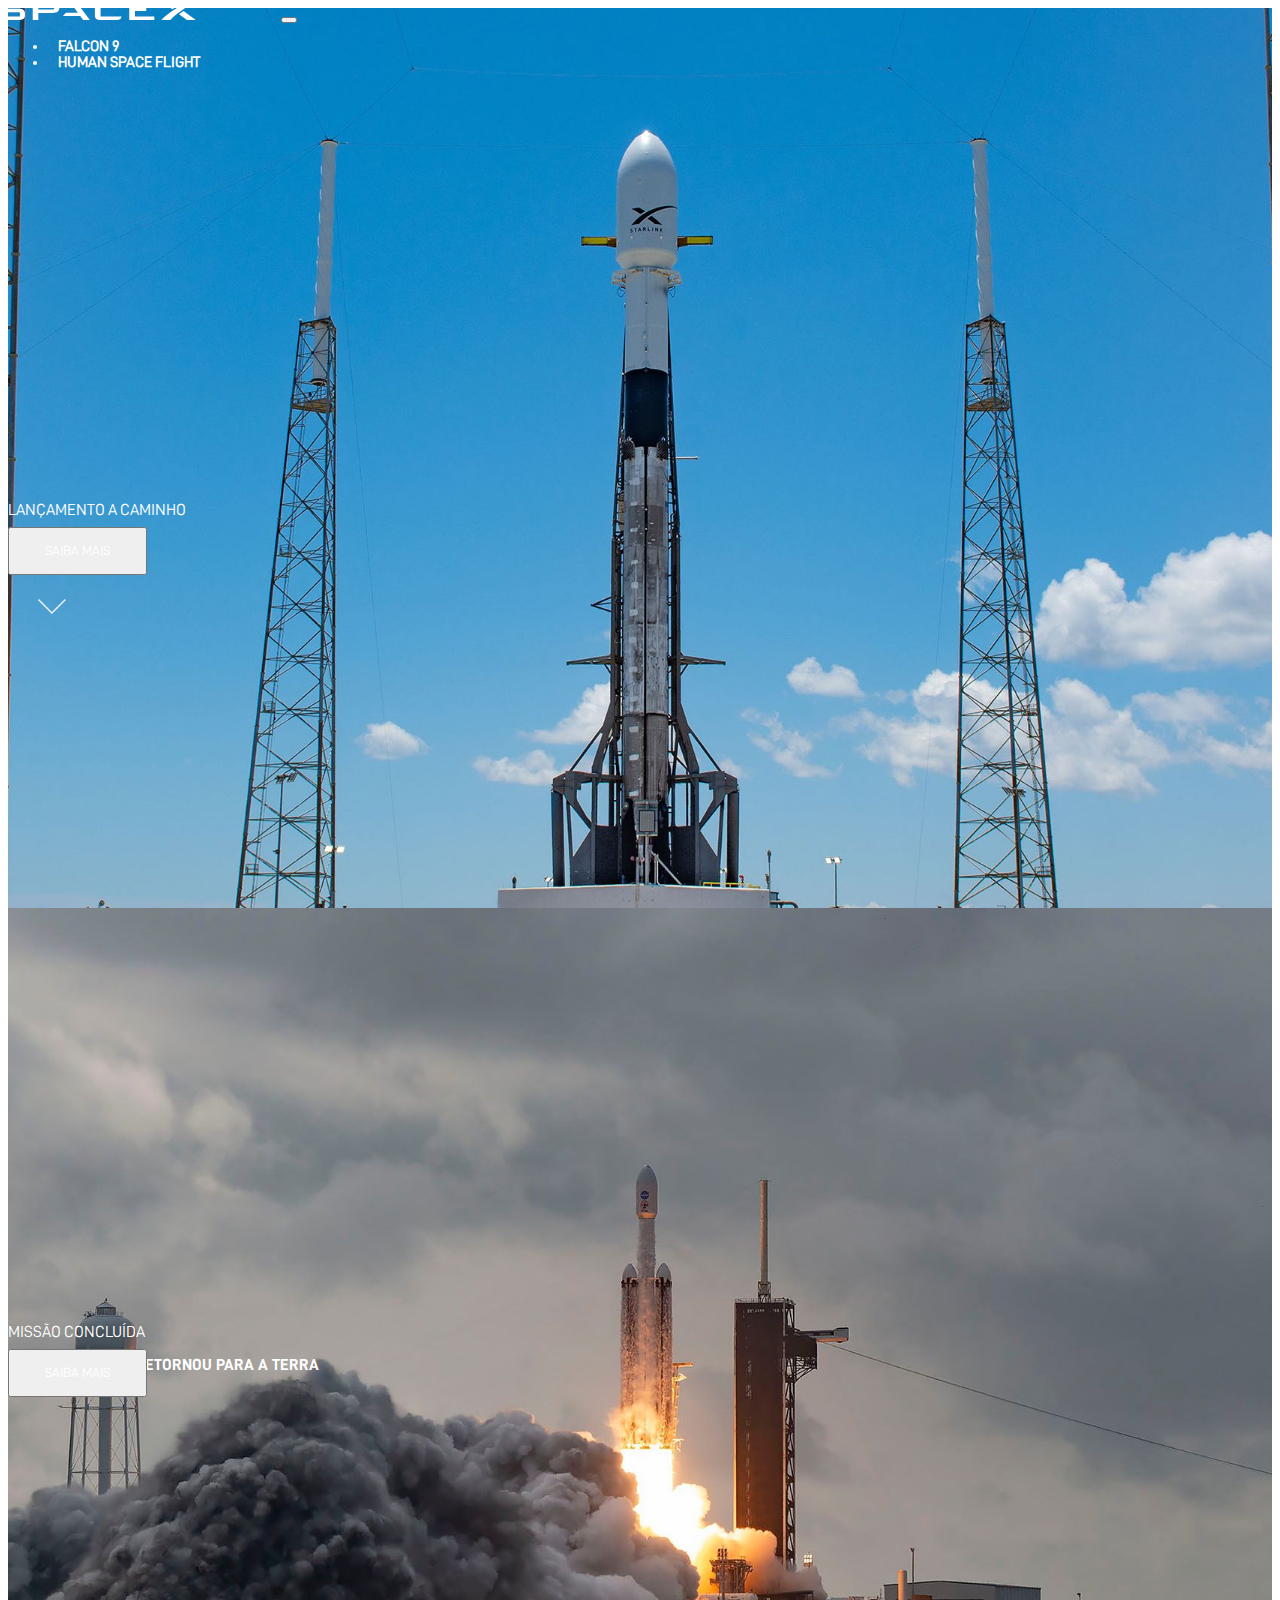
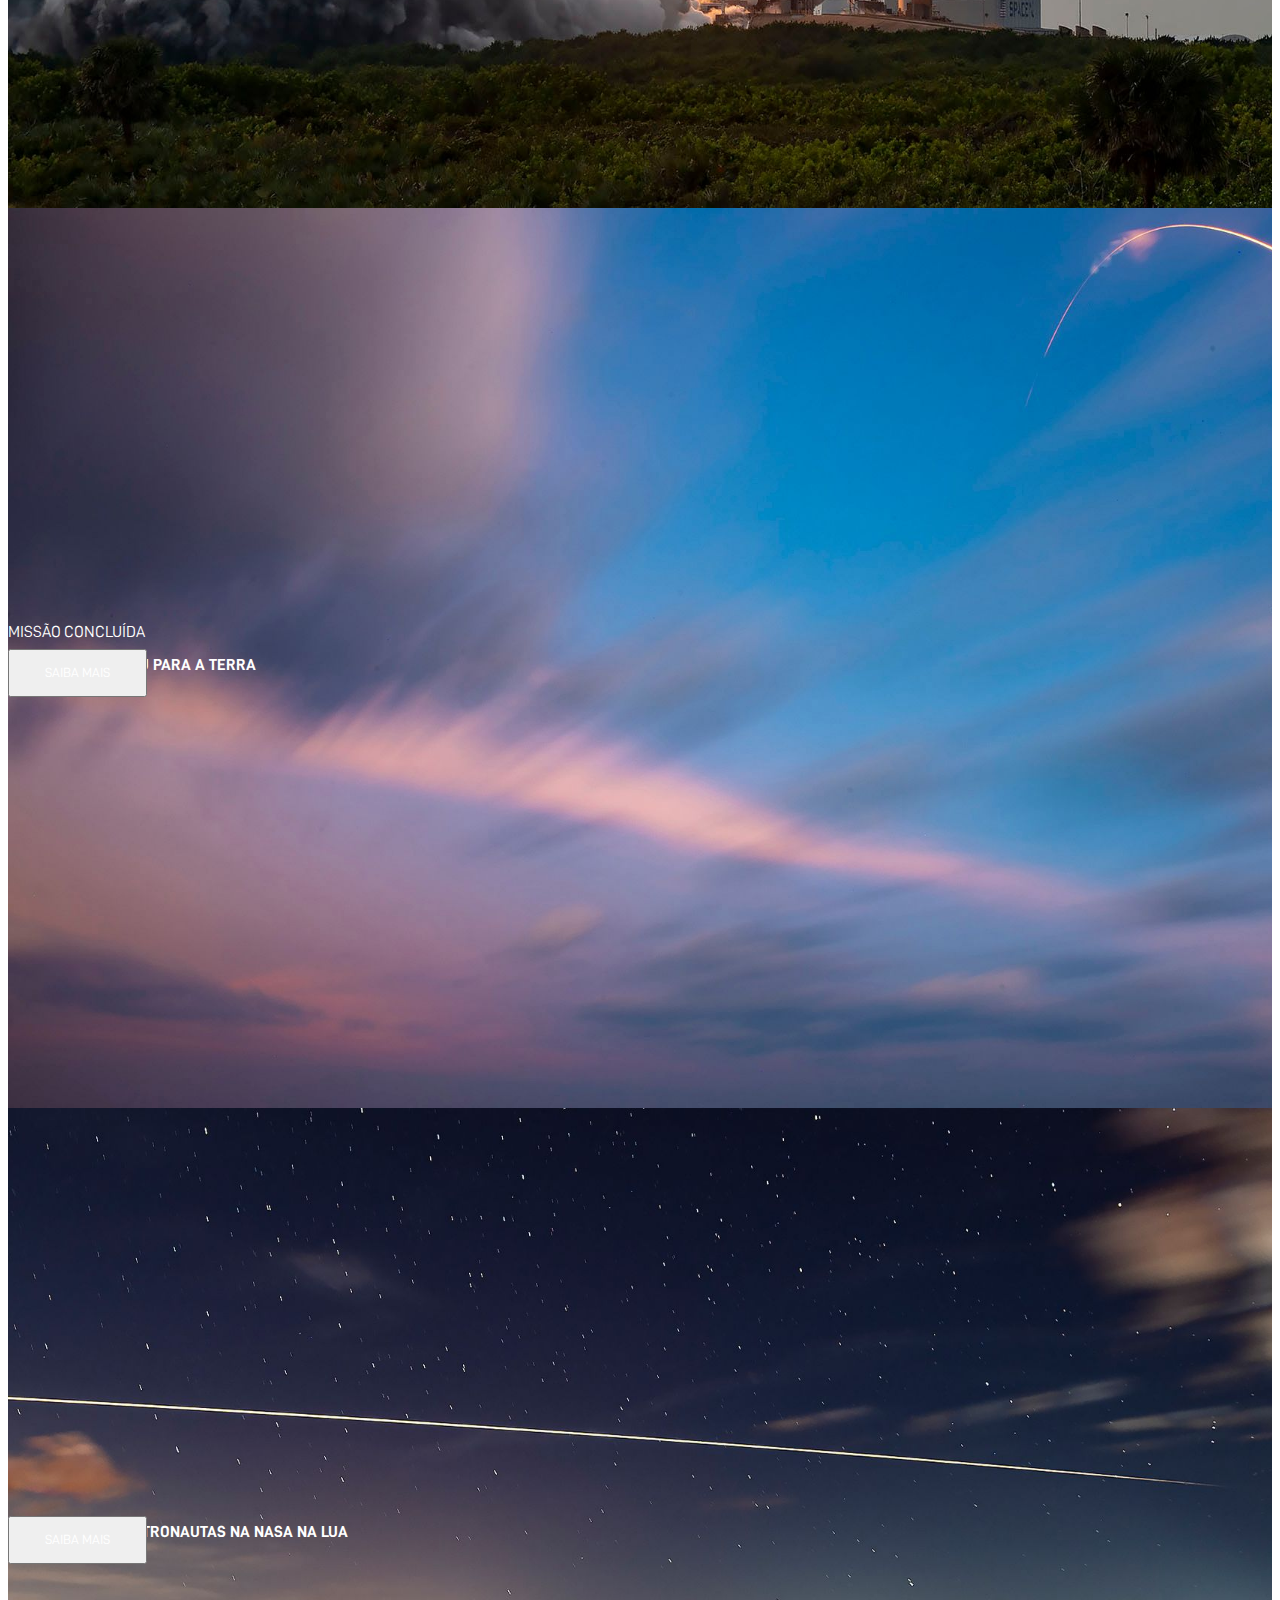
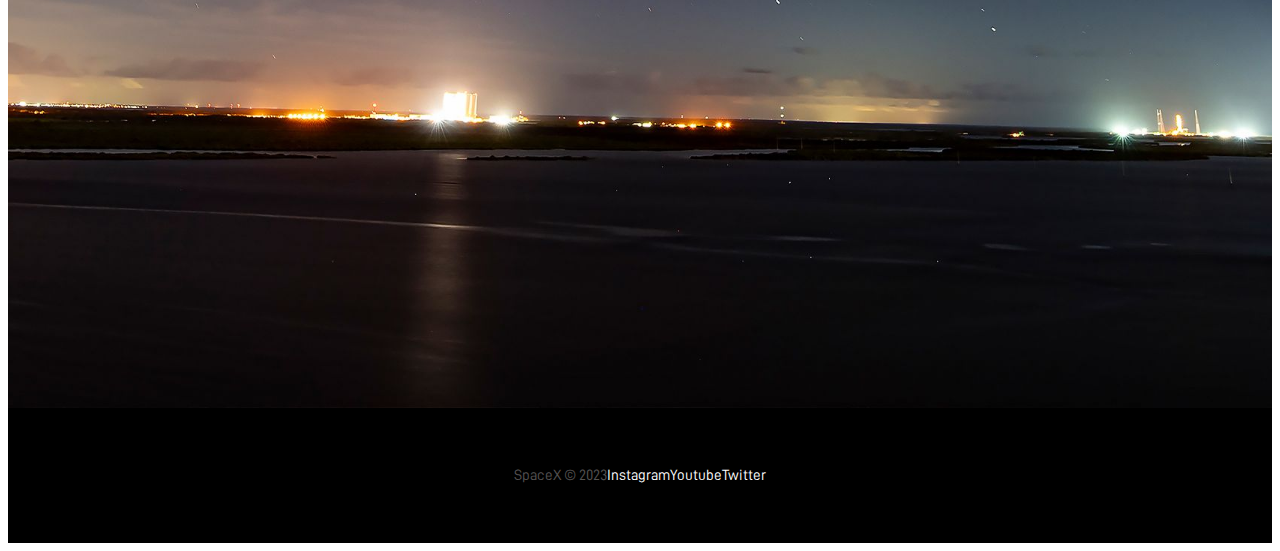
==== index.html @ 718b9df0 "feat: first commit" ====
<!DOCTYPE html>
<html lang="pt-br">

<head>
    <meta charset="UTF-8">
    <meta name="viewport" content="width=device-width, initial-scale=1.0">

    <link href="https://cdn.jsdelivr.net/npm/bootstrap@5.3.2/dist/css/bootstrap.min.css" rel="stylesheet"
        integrity="sha384-T3c6CoIi6uLrA9TneNEoa7RxnatzjcDSCmG1MXxSR1GAsXEV/Dwwykc2MPK8M2HN" crossorigin="anonymous">
    <link rel="stylesheet" href="./css/style.css">
    <link rel="shortcut icon" href="./images/favicon.svg" type="image/x-icon">

    <title>SpaceX - Home</title>
</head>

<body>

    <div class="container-fluid container00 container01">
        <div class="container">
            <header class="header">
                <nav class="navbar navbar-expand-lg navbar-dark bg-transparent pt-4">
                    <div class="container-fluid">
                        <a class="navbar-brand" href="/index.html">
                            <img src="/images/logo.svg" alt="logo" class="logo">
                        </a>
                        <button class="navbar-toggler" type="button" data-bs-toggle="collapse"
                            data-bs-target="#navbarNav" aria-controls="navbarNav" aria-expanded="false"
                            aria-label="Toggle navigation">
                            <span class="navbar-toggler-icon"></span>
                        </button>
                        <div class="collapse navbar-collapse" id="navbarNav">
                            <ul class="navbar-nav">
                                <li class="nav-item">
                                    <a class="nav-link active" aria-current="page" href="/falcon9.html" id="navItem">FALCON 9</a>
                                </li>
                                <li class="nav-item">
                                    <a class="nav-link active" href="/humamFlight.html" id="navItem">HUMAN SPACE FLIGHT</a>
                                </li>
                            </ul>
                        </div>
                    </div>
                </nav>
            </header>
        </div>
        <div class="container titlePadding">
            <p class="h5" id="launchComing">LANÇAMENTO A CAMINHO</p>
            <p class="h1 mediumTitle">MISSÃO EQUIPE - 3</p>
            <button type="button" class="btn btn-outline-light mt-5" id="button">
                SAIBA MAIS
            </button>
            <div class="container text-center">
                <img src="./images/home/arrowDown.gif" alt="arrowDown" class="arrowDown">
            </div>
        </div>
    </div>

    <div class="container-fluid container00 container02">
        <div class="container titlePadding">
            <p class="h5" id="launchComing">MISSÃO CONCLUÍDA</p>
            <p class="h1 shortTitle">MISSÃO EQUIPE-2 RETORNOU PARA A TERRA</p>
            <button type="button" class="btn btn-outline-light mt-5" id="button">
                SAIBA MAIS
            </button>
        </div>
    </div>

    <div class="container-fluid container00 container03">
        <div class="container titlePadding">
            <p class="h5" id="launchComing">MISSÃO CONCLUÍDA</p>
            <p class="h1 shortTitle">DRAGON RETORNOU PARA A TERRA</p>
            <button type="button" class="btn btn-outline-light mt-5" id="button">
                SAIBA MAIS
            </button>
        </div>
    </div>

    <div class="container-fluid container00 container04">
        <div class="container titlePadding">
            <p class="h1 mediumTitle">STRSHIP POUSA ASTRONAUTAS NA NASA NA LUA</p>
            <button type="button" class="btn btn-outline-light mt-5" id="button">
                SAIBA MAIS
            </button>
        </div>
    </div>

    <footer class="containe fluid footer">
        <span class="me-4 copy">
            SpaceX &copy; 2023
        </span>
        <a href="https://www.instagram.com" target="blank" class="me-4">Instagram</a>
        <a href="https://www.youtube.com" target="blank" class="me-4">Youtube</a>
        <a href="https://www.twitter.com" target="blank">Twitter</a>
    </footer>


    <script src="https://cdn.jsdelivr.net/npm/bootstrap@5.3.2/dist/js/bootstrap.bundle.min.js"
        integrity="sha384-C6RzsynM9kWDrMNeT87bh95OGNyZPhcTNXj1NW7RuBCsyN/o0jlpcV8Qyq46cDfL"
        crossorigin="anonymous"></script>
</body>

</html>
---- css/style.css ----
@import url("https://fonts.googleapis.com/css2?family=Rubik:wght@400;500;600&display=swap");
@font-face {
  font-family: "D-DIN-Bold";
  src: url("../fonts/D-DIN-Bold.otf") format("opentype");
}
@font-face {
  font-family: "D-DIN";
  src: url("../fonts/D-DIN.otf") format("opentype");
}
* {
  color: white;
}

.header {
  font-size: 15px;
  font-weight: bold;
  font-family: "D-DIN";
}
.header #navItem {
  margin-left: 10px;
}
.header #navItem.hover {
  color: #b9b9b9;
}

.container00 {
  min-height: 100vh;
  background-size: cover;
  background-repeat: no-repeat;
  background-position: center;
}

.arrowDown {
  display: inline-block;
  width: 90px;
  margin-top: 5px;
}

.logo {
  width: 240px;
  margin-left: -10px;
  margin-right: 40px;
  margin-top: -20px;
}

.footer {
  background-color: black;
  height: 15vh;
  font-size: 15px;
  font-weight: 500;
  display: flex;
  align-items: center;
  justify-content: center;
  font-family: "D-DIN";
}

a {
  text-decoration: none;
  color: white;
}
a.hover {
  color: #b9b9b9;
}

.copy {
  color: #555252;
}

@media (max-width: 405px) {
  .logo {
    width: 180;
    margin-top: 15px;
  }
  .footer {
    font-size: 10px;
  }
}
@media (max-width: 350px) {
  .logo {
    width: 150px;
    margin-top: 15px;
  }
}
.container00.container01 {
  background-image: url(../../images/home/01.jpg);
}
.container00.container02 {
  background-image: url(../../images/home/02.jpg);
}
.container00.container03 {
  background-image: url(../../images/home/03.jpg);
  background-position: left;
}
.container00.container04 {
  background-image: url(../../images/home/04.jpg);
}
.container00.container05 {
  background-image: url(../../images/home/05.jpg);
}

.titlePadding {
  padding-top: 400px;
}

.shortTitle {
  width: 550px;
  margin-bottom: -25px;
  font-family: "D-DIN-Bold";
}

.mediumTitle {
  width: 650px;
  margin-bottom: -25px;
  font-family: "D-DIN-Bold";
}

.h5 {
  font-family: "D-DIN";
}

#button {
  padding: 15px 35px;
  font-family: "D-DIN";
}

@media (max-width: 750px) {
  .titlePadding {
    padding-top: 120px;
  }
  .shortTitle, .mediumTitle {
    width: auto;
    font-size: 50px;
  }
}
@media (max-width: 380px) {
  .shortTitle, .mediumTitle {
    width: auto;
    font-size: 40px;
  }
}

/*# sourceMappingURL=style.css.map */
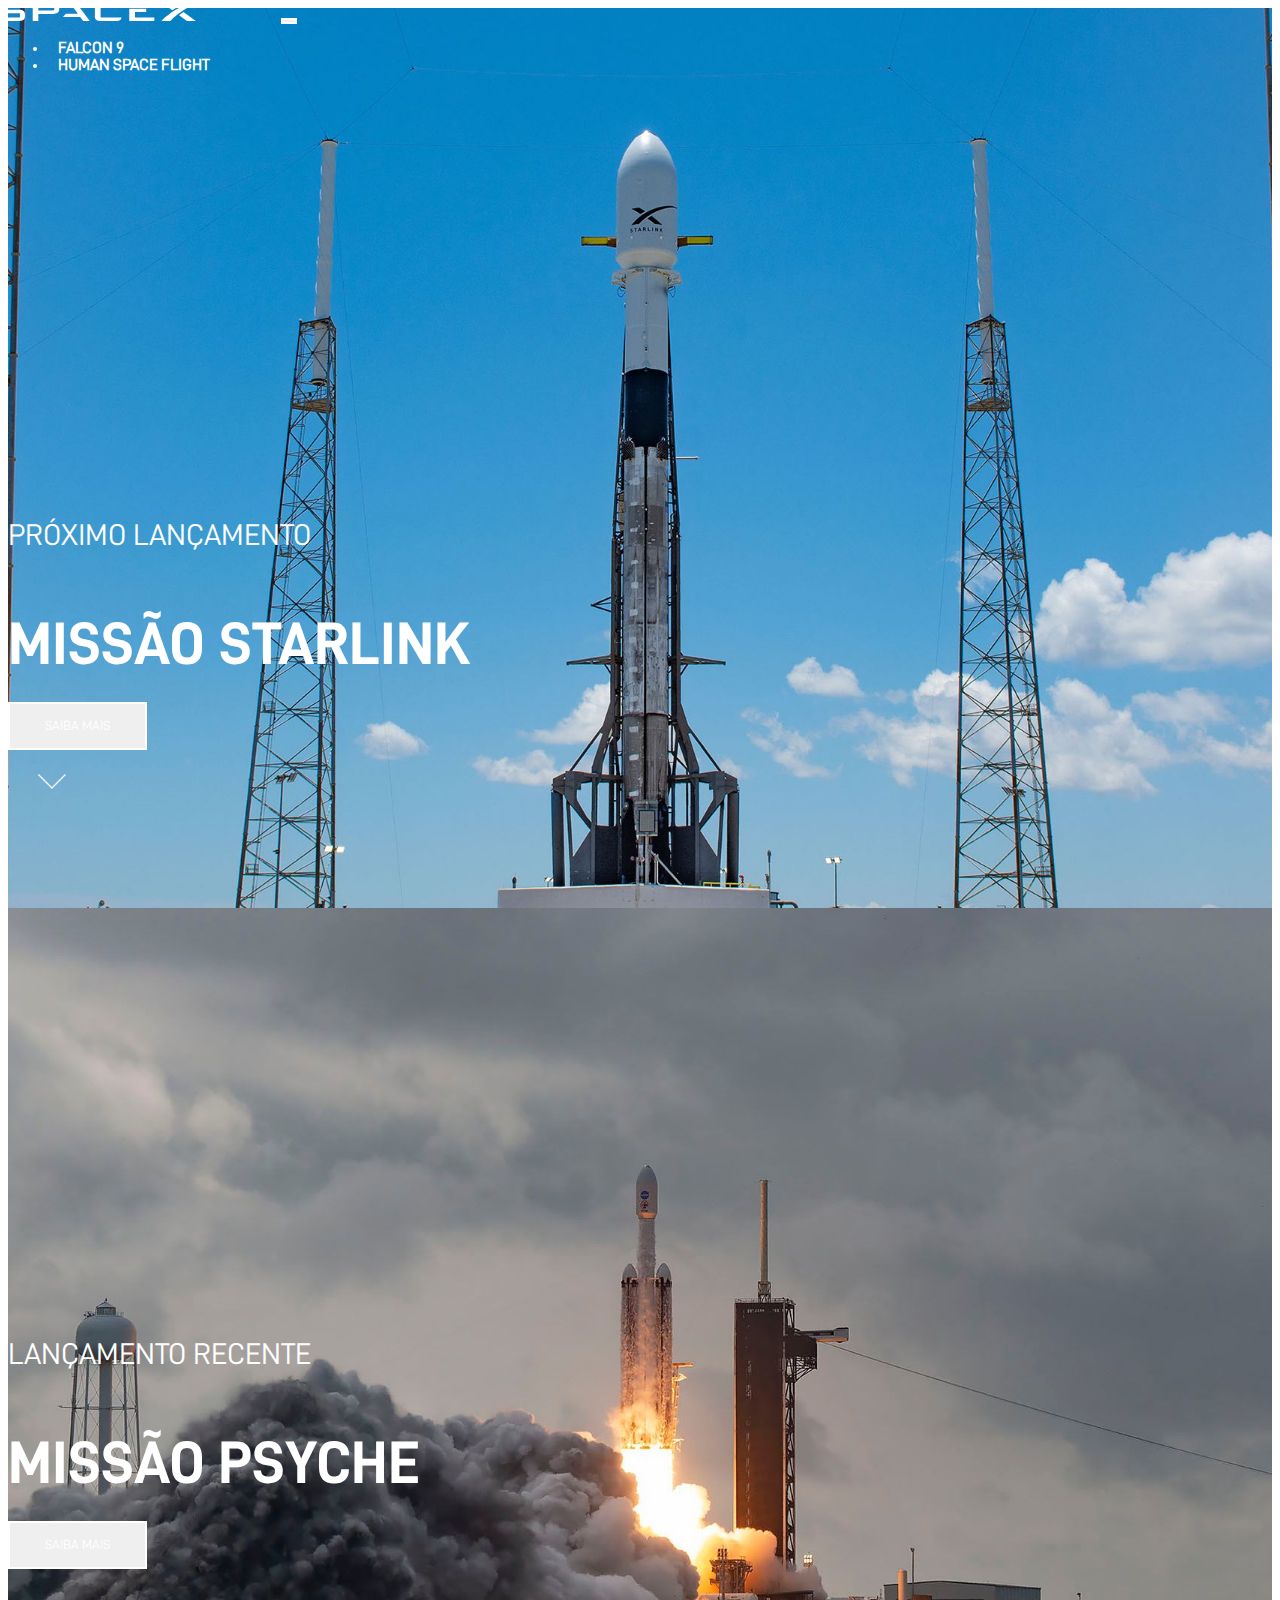
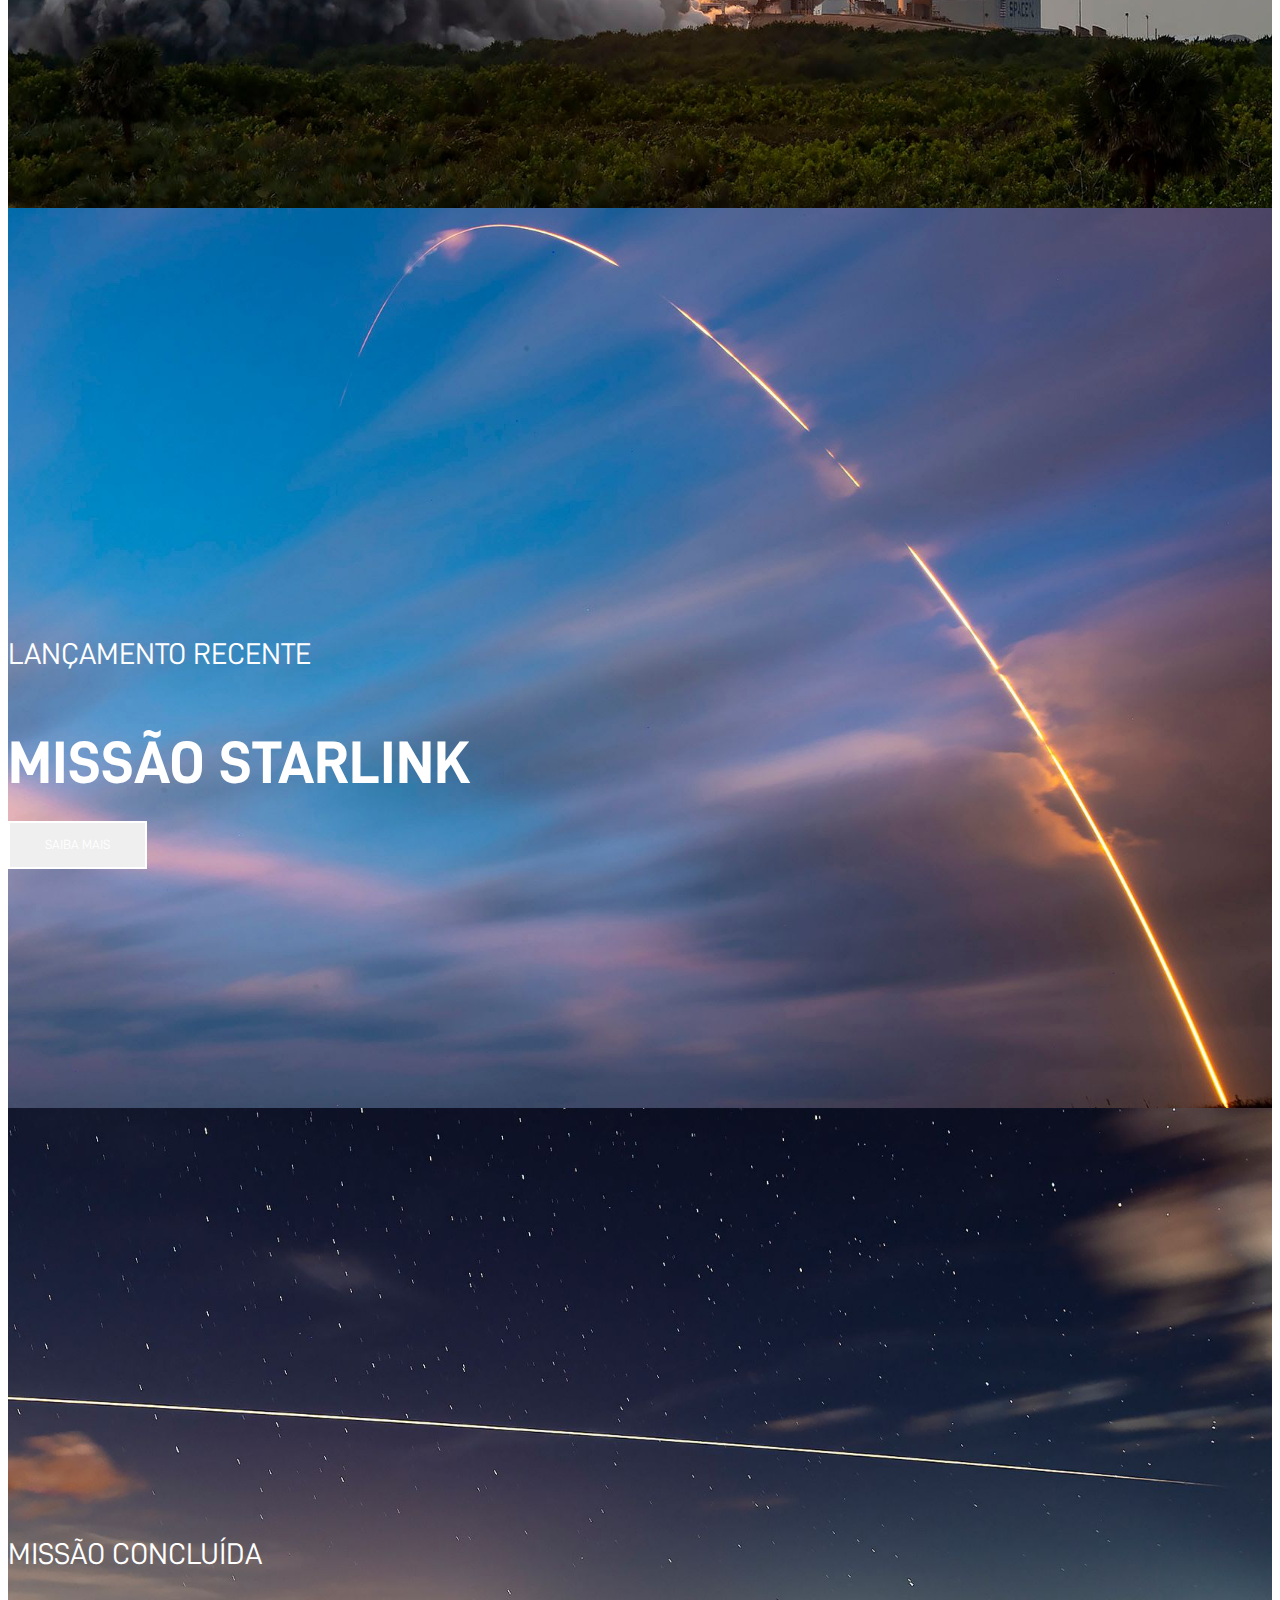
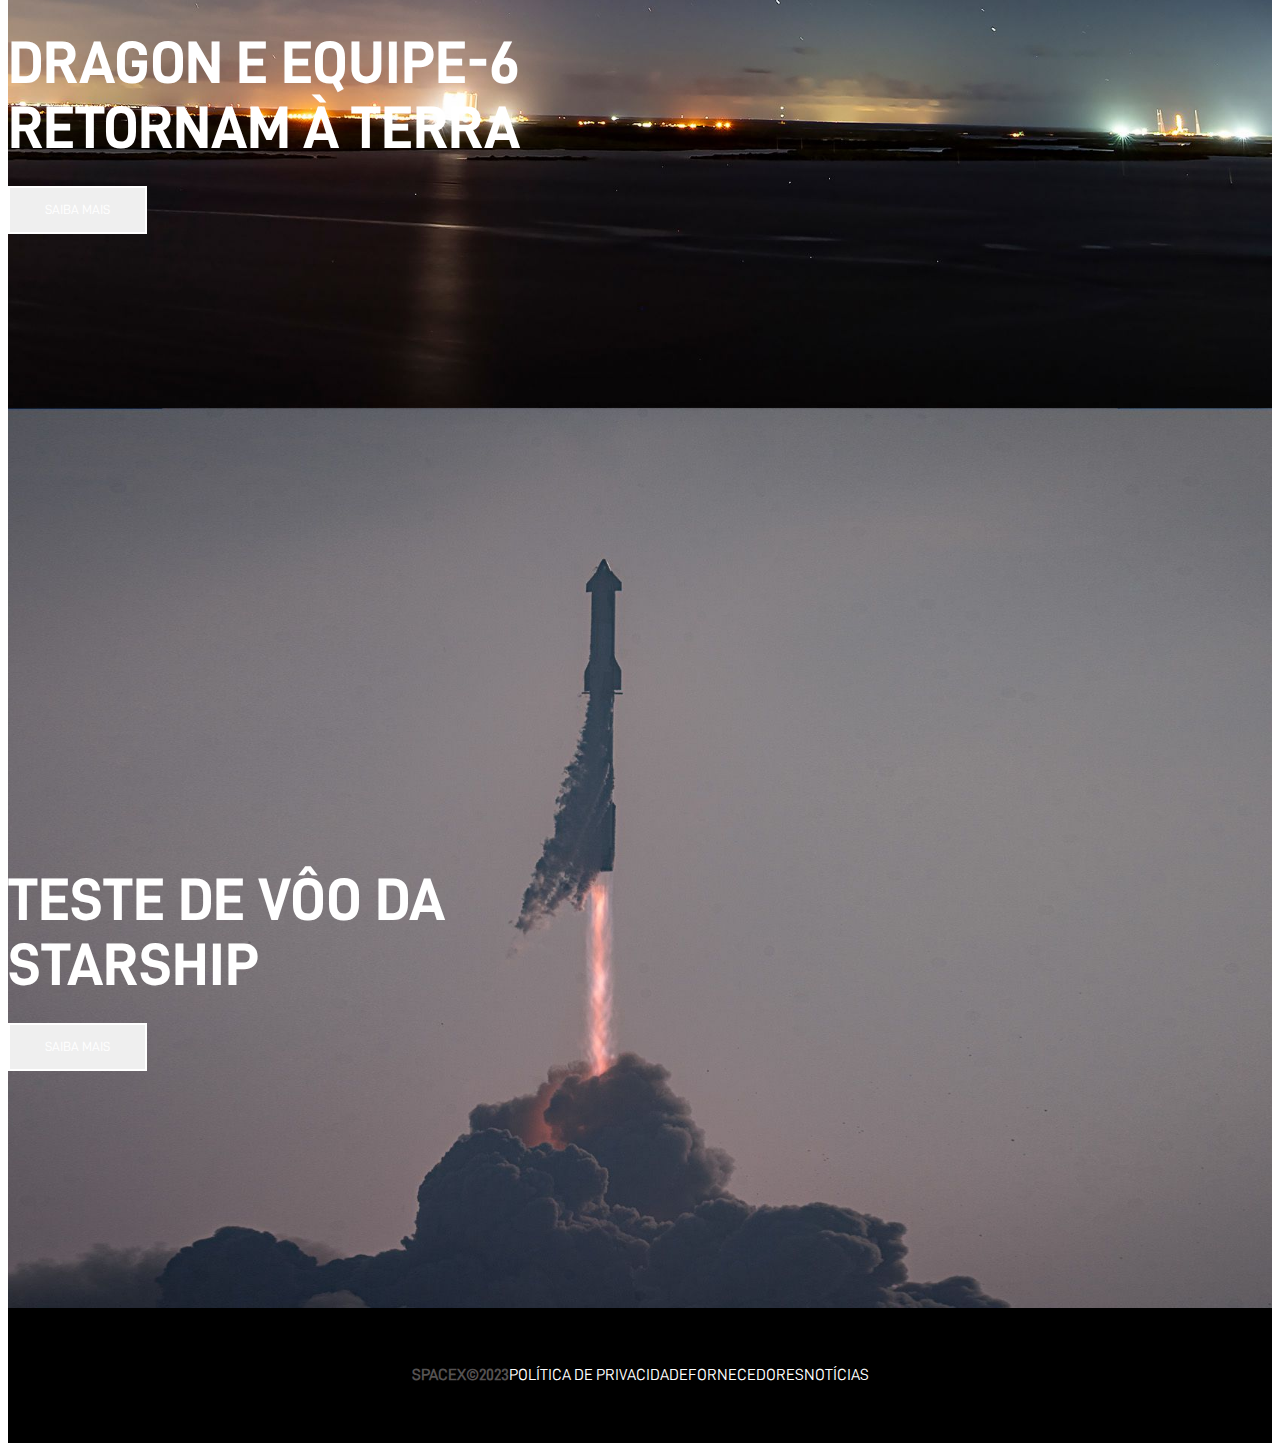
==== commit 8a5f2869: "feat: added falcon9 page" ====
--- a/index.html
+++ b/index.html
@@ -31,10 +31,12 @@
                         <div class="collapse navbar-collapse" id="navbarNav">
                             <ul class="navbar-nav">
                                 <li class="nav-item">
-                                    <a class="nav-link active" aria-current="page" href="/falcon9.html" id="navItem">FALCON 9</a>
+                                    <a class="nav-link active" aria-current="page" href="/falcon9.html"
+                                        id="navItem">FALCON 9</a>
                                 </li>
                                 <li class="nav-item">
-                                    <a class="nav-link active" href="/humamFlight.html" id="navItem">HUMAN SPACE FLIGHT</a>
+                                    <a class="nav-link active" href="/humamFlight.html" id="navItem">HUMAN SPACE
+                                        FLIGHT</a>
                                 </li>
                             </ul>
                         </div>
@@ -43,8 +45,8 @@
             </header>
         </div>
         <div class="container titlePadding">
-            <p class="h5" id="launchComing">LANÇAMENTO A CAMINHO</p>
-            <p class="h1 mediumTitle">MISSÃO EQUIPE - 3</p>
+            <p class="h5" id="launchComing">PRÓXIMO LANÇAMENTO</p>
+            <p class="h1 mediumTitle">MISSÃO STARLINK</p>
             <button type="button" class="btn btn-outline-light mt-5" id="button">
                 SAIBA MAIS
             </button>
@@ -56,8 +58,8 @@
 
     <div class="container-fluid container00 container02">
         <div class="container titlePadding">
-            <p class="h5" id="launchComing">MISSÃO CONCLUÍDA</p>
-            <p class="h1 shortTitle">MISSÃO EQUIPE-2 RETORNOU PARA A TERRA</p>
+            <p class="h5" id="launchComing">LANÇAMENTO RECENTE</p>
+            <p class="h1 shortTitle">MISSÃO PSYCHE</p>
             <button type="button" class="btn btn-outline-light mt-5" id="button">
                 SAIBA MAIS
             </button>
@@ -66,8 +68,8 @@
 
     <div class="container-fluid container00 container03">
         <div class="container titlePadding">
-            <p class="h5" id="launchComing">MISSÃO CONCLUÍDA</p>
-            <p class="h1 shortTitle">DRAGON RETORNOU PARA A TERRA</p>
+            <p class="h5" id="launchComing">LANÇAMENTO RECENTE</p>
+            <p class="h1 shortTitle">MISSÃO STARLINK</p>
             <button type="button" class="btn btn-outline-light mt-5" id="button">
                 SAIBA MAIS
             </button>
@@ -76,20 +78,30 @@
 
     <div class="container-fluid container00 container04">
         <div class="container titlePadding">
-            <p class="h1 mediumTitle">STRSHIP POUSA ASTRONAUTAS NA NASA NA LUA</p>
+            <p class="h5" id="launchComing">MISSÃO CONCLUÍDA</p>
+            <p class="h1 mediumTitle">DRAGON E EQUIPE-6 RETORNAM À TERRA</p>
             <button type="button" class="btn btn-outline-light mt-5" id="button">
                 SAIBA MAIS
             </button>
         </div>
     </div>
 
-    <footer class="containe fluid footer">
+    <div class="container-fluid container00 container05">
+        <div class="container titlePadding">
+            <p class="h1 mediumTitle">TESTE DE VÔO DA STARSHIP</p>
+            <button type="button" class="btn btn-outline-light mt-5" id="button">
+                SAIBA MAIS
+            </button>
+        </div>
+    </div>
+
+    <footer class="container-fluid footer">
         <span class="me-4 copy">
-            SpaceX &copy; 2023
+            SPACEX&copy;2023
         </span>
-        <a href="https://www.instagram.com" target="blank" class="me-4">Instagram</a>
-        <a href="https://www.youtube.com" target="blank" class="me-4">Youtube</a>
-        <a href="https://www.twitter.com" target="blank">Twitter</a>
+        <a href="" target="blank" class="me-4">POLÍTICA DE PRIVACIDADE</a>
+        <a href="" target="blank" class="me-4">FORNECEDORES</a>
+        <a href="" target="blank">NOTÍCIAS</a>
     </footer>
 
 
--- a/css/style.css
+++ b/css/style.css
@@ -9,18 +9,23 @@
 }
 * {
   color: white;
+  font-family: "D-DIN";
 }
 
 .header {
   font-size: 15px;
   font-weight: bold;
-  font-family: "D-DIN";
 }
 .header #navItem {
   margin-left: 10px;
 }
 .header #navItem.hover {
   color: #b9b9b9;
+}
+
+#button {
+  padding: 15px 35px;
+  border: 2px solid white;
 }
 
 .container00 {
@@ -51,21 +56,33 @@
   display: flex;
   align-items: center;
   justify-content: center;
-  font-family: "D-DIN";
 }
 
 a {
   text-decoration: none;
   color: white;
+  font-size: 16px;
 }
 a.hover {
   color: #b9b9b9;
 }
 
+#button,
+.header .footer {
+  font-family: "D-DIN";
+}
+
 .copy {
   color: #555252;
-}
-
+  font-size: 16px;
+  font-weight: bold;
+}
+
+@media (max-width: 450px) {
+  .downloadDesc button {
+    margin: 10px 0px;
+  }
+}
 @media (max-width: 405px) {
   .logo {
     width: 180;
@@ -89,7 +106,7 @@
 }
 .container00.container03 {
   background-image: url(../../images/home/03.jpg);
-  background-position: left;
+  background-position: right;
 }
 .container00.container04 {
   background-image: url(../../images/home/04.jpg);
@@ -104,39 +121,214 @@
 
 .shortTitle {
   width: 550px;
-  margin-bottom: -25px;
-  font-family: "D-DIN-Bold";
+  margin-bottom: 25px;
 }
 
 .mediumTitle {
   width: 650px;
-  margin-bottom: -25px;
-  font-family: "D-DIN-Bold";
+  margin-bottom: 25px;
+}
+
+.mediumTitle,
+.shortTitle {
+  font-family: "D-DIN-Bold" !important;
+  font-size: 60px;
 }
 
 .h5 {
-  font-family: "D-DIN";
-}
-
-#button {
-  padding: 15px 35px;
-  font-family: "D-DIN";
+  font-family: "D-DIN" !important;
+  font-size: 30px;
 }
 
 @media (max-width: 750px) {
   .titlePadding {
     padding-top: 120px;
   }
-  .shortTitle, .mediumTitle {
+  .shortTitle,
+  .mediumTitle {
     width: auto;
     font-size: 50px;
   }
+  .h5 {
+    font-size: 24px;
+  }
 }
 @media (max-width: 380px) {
-  .shortTitle, .mediumTitle {
+  .shortTitle,
+  .mediumTitle {
     width: auto;
     font-size: 40px;
   }
+  .h5 {
+    font-size: 16px;
+  }
+}
+.container00.container06 {
+  background-image: url(../../images/falcon9/01.jpg);
+}
+.container00.container07 {
+  background-image: url(../../images/falcon9/02.jpg);
+}
+.container00.carousel01 {
+  background-image: url(../../images/falcon9/03.jpg);
+}
+.container00.carousel02 {
+  background-image: url(../../images/falcon9/04.jpg);
+}
+.container00.carousel03 {
+  background-image: url(../../images/falcon9/05.jpg);
+}
+.container00.carousel04 {
+  background-image: url(../../images/falcon9/06.jpg);
+}
+.container00.carousel05 {
+  background-image: url(../../images/falcon9/07.jpg);
+}
+.container00.container08 {
+  background-image: url(../../images/falcon9/08.jpg);
+}
+.container00.container09 {
+  background-image: url(../../images/falcon9/00.gif);
+}
+
+.titleFalcon9 {
+  font-size: 90px;
+  font-family: "D-DIN-Bold" !important;
+  font-weight: 514;
+}
+
+.titleContent {
+  display: flex;
+  flex-direction: column;
+  justify-content: center;
+  height: 80vh;
+}
+
+.numbers {
+  background-color: black;
+  height: 40vh;
+  display: flex;
+  flex-direction: column;
+  justify-content: center;
+}
+.numbers .titleNumb {
+  font-size: 85px;
+}
+.numbers .subTitleNumb {
+  font-size: 18px;
+}
+
+.falcon9Desc {
+  font-size: 20px;
+  width: 640px;
+  line-height: 50px;
+}
+
+.containerFalcon9Desc {
+  display: grid;
+  height: 90vh;
+  align-items: center;
+  justify-content: left;
+}
+
+#overViewPosition {
+  width: 500px;
+  margin-left: 13%;
+  padding-top: 15%;
+}
+
+.carouselSlide img {
+  height: 100vh;
+}
+
+.carouselText {
+  background-color: black;
+  padding: 5px 10px;
+}
+
+.downloadDesc {
+  background-color: black;
+  height: 85vh;
+  padding-top: 240px;
+}
+.downloadDesc a {
+  text-decoration: none;
+  color: #555252;
+}
+.downloadDesc a:hover {
+  color: #b9b9b9;
+}
+
+button {
+  border: 2px solid white;
+  margin-right: 10px;
+}
+
+p,
+a,
+table,
+button,
+.carouselText,
+.falcon9Desc,
+.subTitleNumb {
+  font-family: "D-DIN" !important;
+}
+
+.h3,
+.titleNumb {
+  font-family: "D-DIN-Bold" !important;
+}
+
+.table,
+td,
+tr {
+  background-color: transparent !important;
+  color: white !important;
+}
+
+@media (max-width: 1100px) {
+  .table {
+    background-color: rgba(0, 0, 0, 0.2) !important;
+  }
+}
+@media (max-width: 768px) {
+  .numbers .titleNumb {
+    font-size: 60px;
+  }
+  .numbers .subTitleNumb {
+    font-size: 16px;
+  }
+  #overViewPosition {
+    padding-top: 35%;
+  }
+  .falcon9Desc {
+    width: auto;
+  }
+}
+@media (max-width: 575px) {
+  .numbers {
+    height: 60vh;
+  }
+  #overViewPosition {
+    width: auto;
+    margin-left: auto;
+  }
+  .falcon9Desc {
+    text-align: center;
+  }
+}
+@media (max-width: 375px) {
+  .titleFalcon9 {
+    font-size: 50px;
+    font-weight: 514;
+  }
+  .falcon9Desc {
+    font-size: 18px;
+    line-height: auto;
+  }
+  .subTitleFalcon {
+    font-size: 16px;
+  }
 }
 
 /*# sourceMappingURL=style.css.map */
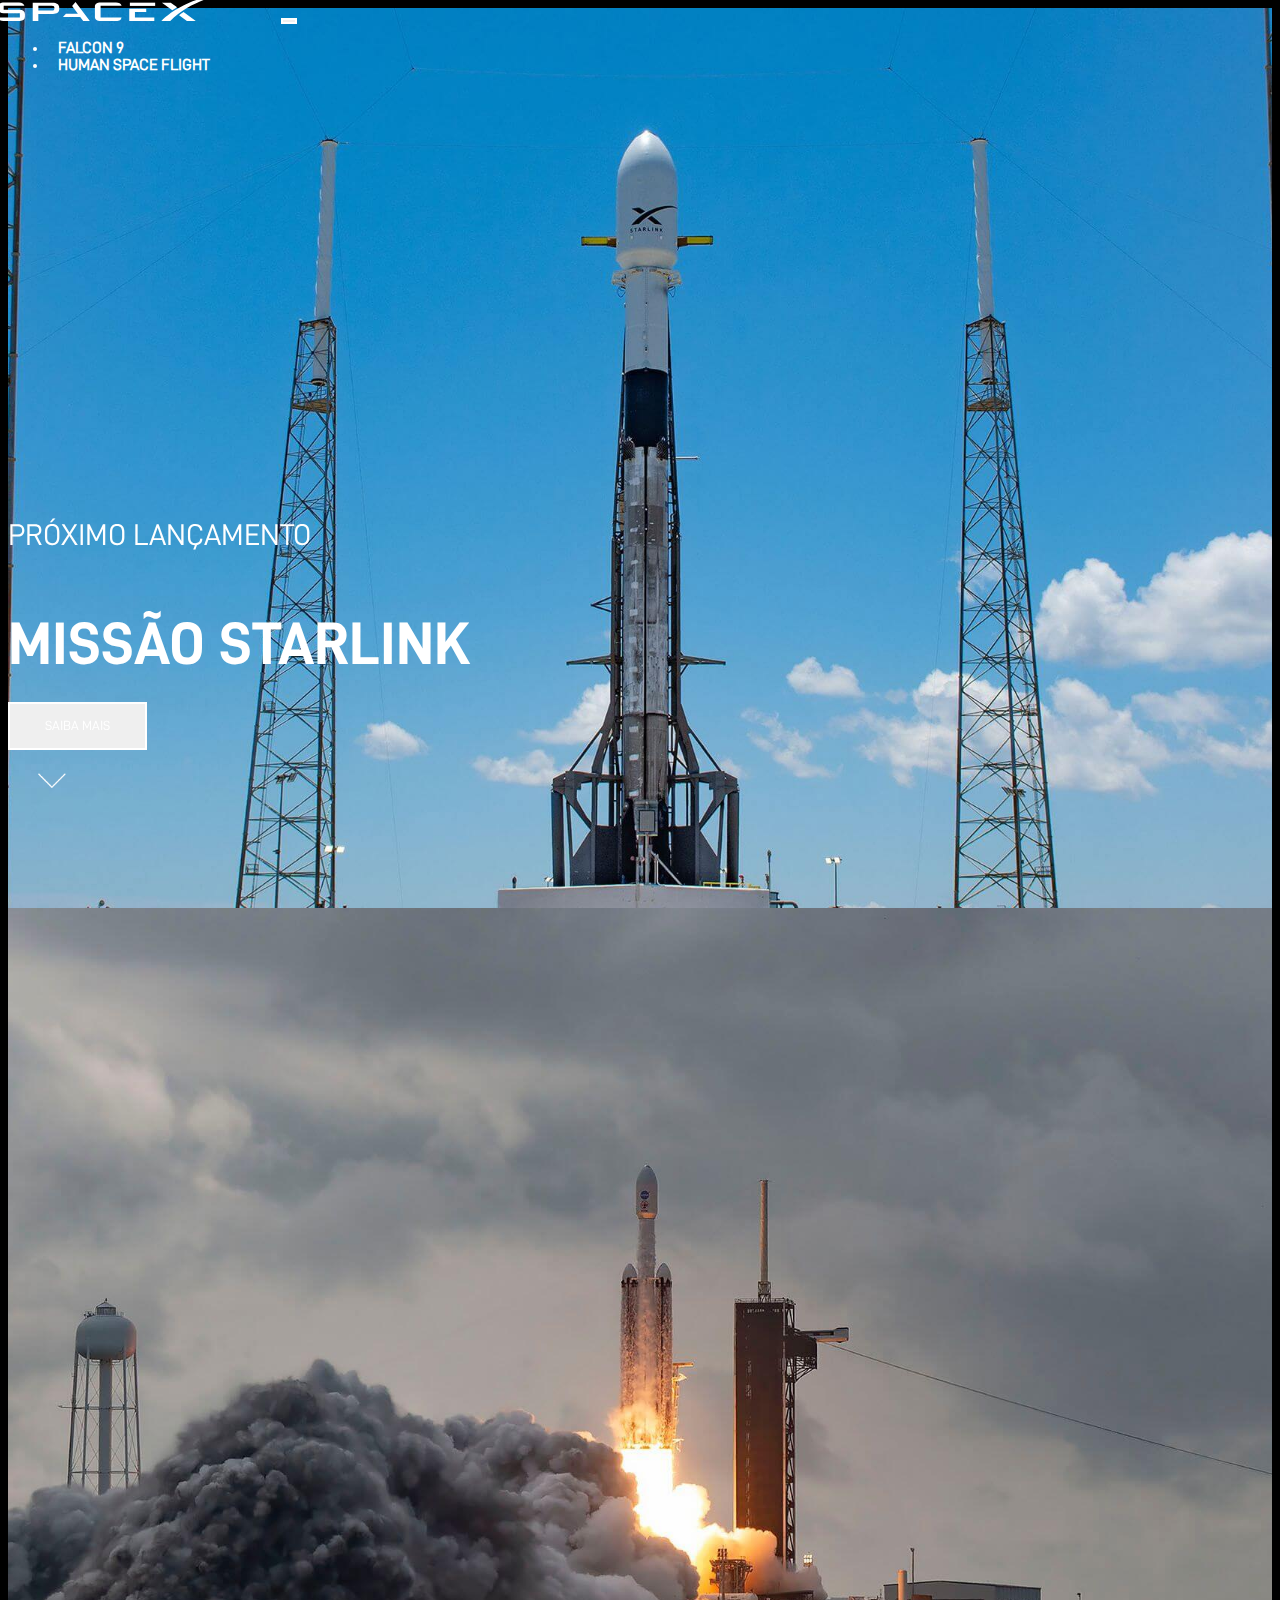
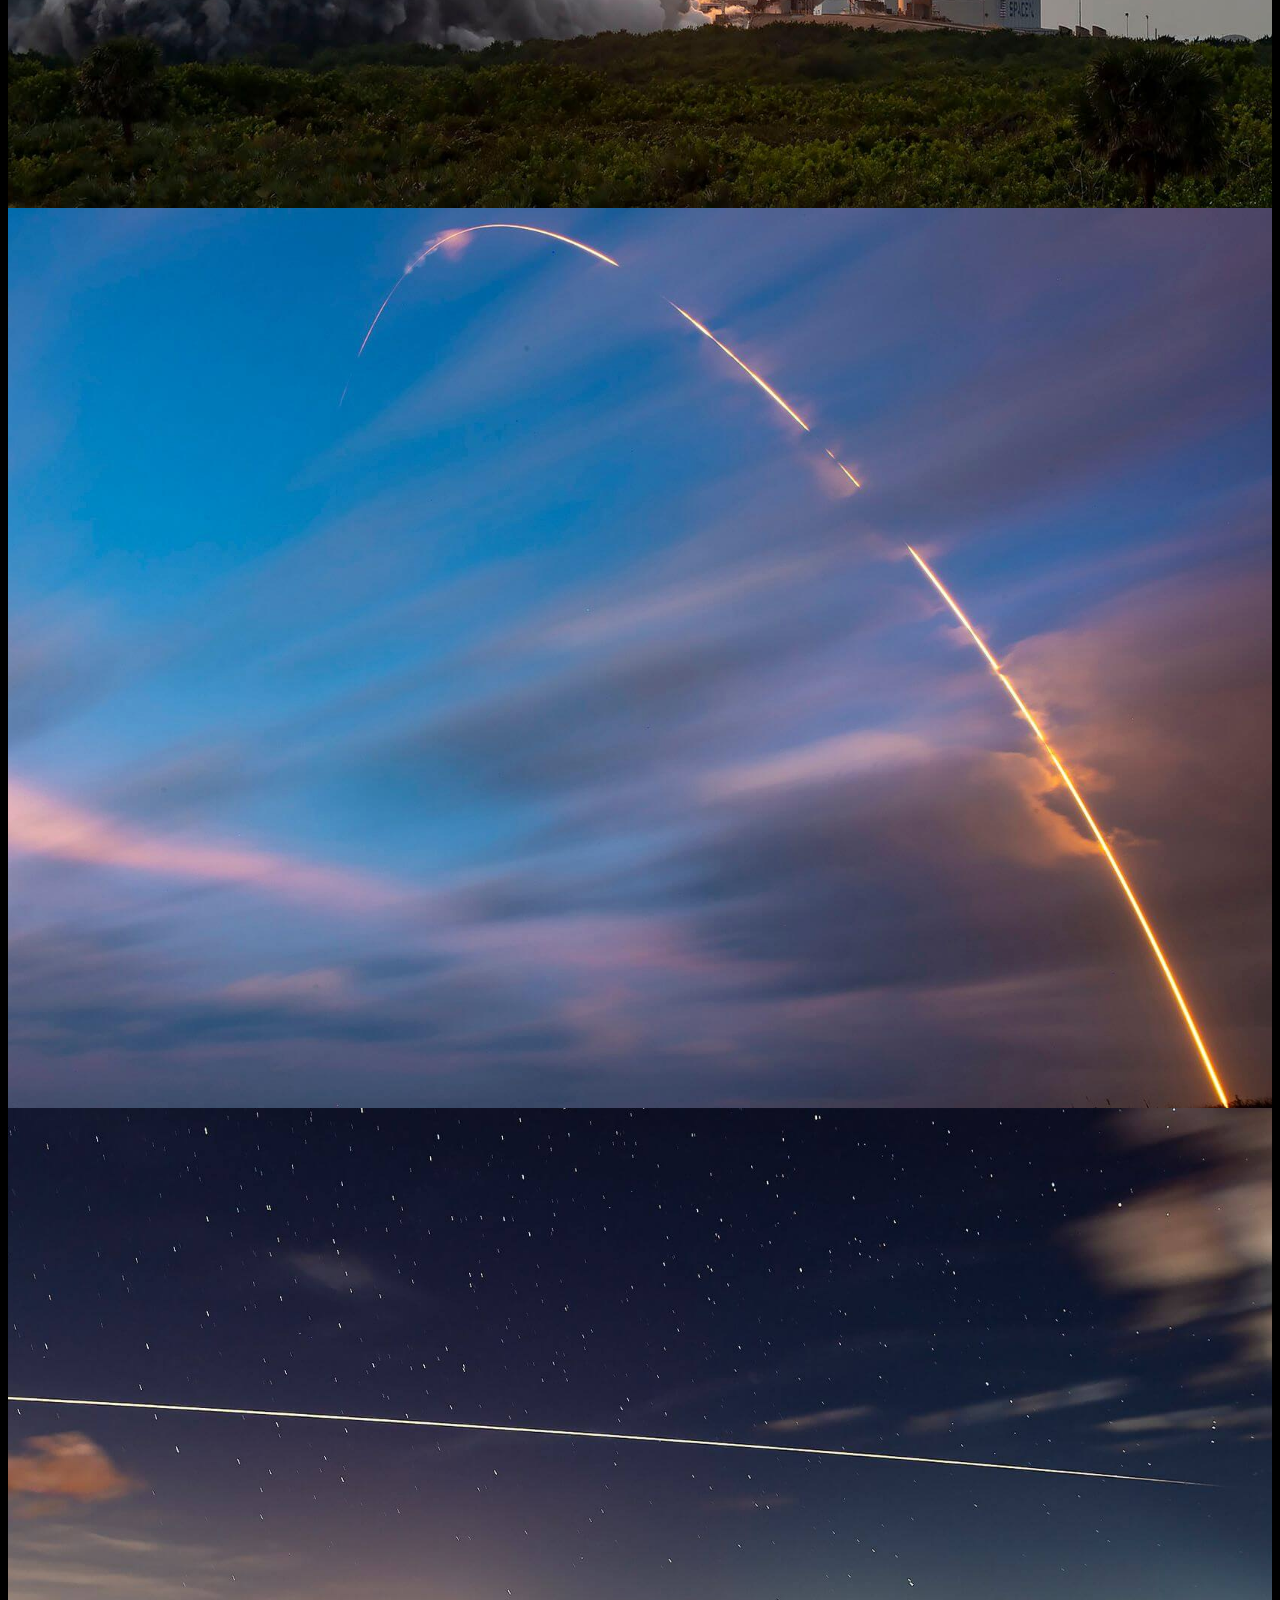
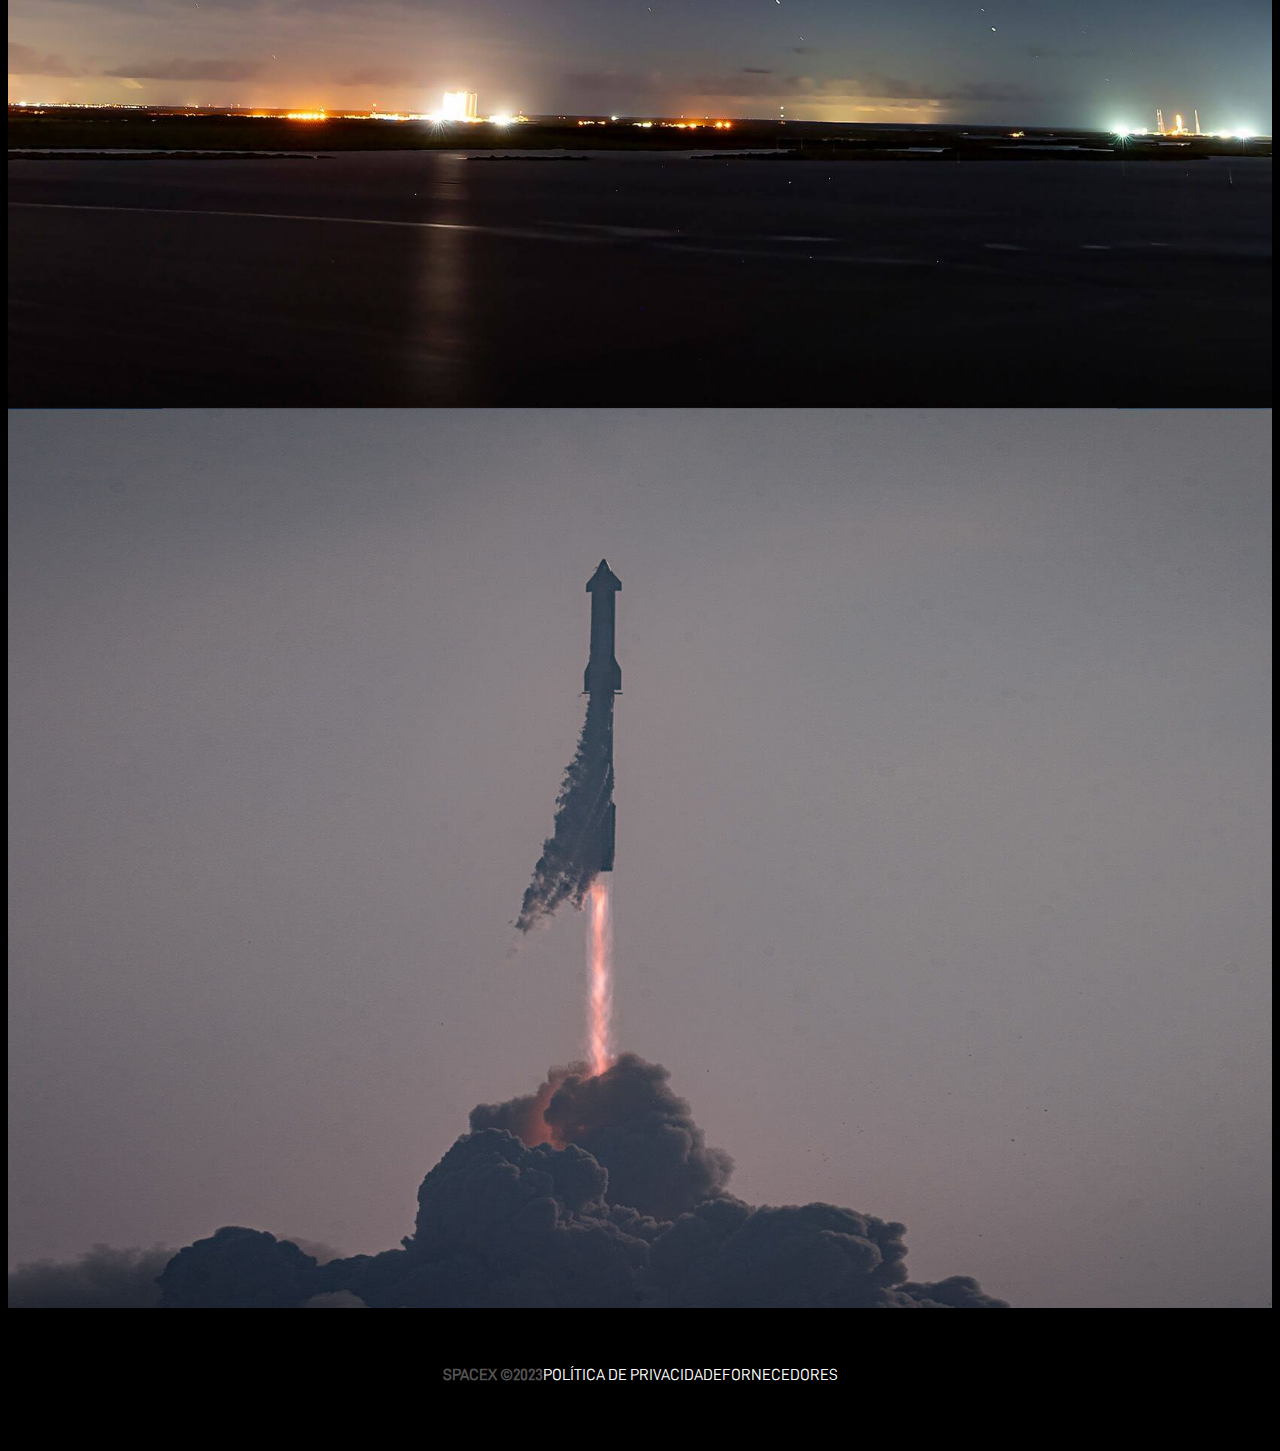
==== commit b0443c6c: "feat: added humanSpace page, animations and compressed images" ====
--- a/index.html
+++ b/index.html
@@ -8,6 +8,7 @@
     <link href="https://cdn.jsdelivr.net/npm/bootstrap@5.3.2/dist/css/bootstrap.min.css" rel="stylesheet"
         integrity="sha384-T3c6CoIi6uLrA9TneNEoa7RxnatzjcDSCmG1MXxSR1GAsXEV/Dwwykc2MPK8M2HN" crossorigin="anonymous">
     <link rel="stylesheet" href="./css/style.css">
+    <link href="https://unpkg.com/aos@2.3.1/dist/aos.css" rel="stylesheet">
     <link rel="shortcut icon" href="./images/favicon.svg" type="image/x-icon">
 
     <title>SpaceX - Home</title>
@@ -35,7 +36,7 @@
                                         id="navItem">FALCON 9</a>
                                 </li>
                                 <li class="nav-item">
-                                    <a class="nav-link active" href="/humamFlight.html" id="navItem">HUMAN SPACE
+                                    <a class="nav-link active" href="/humanSpace.html" id="navItem">HUMAN SPACE
                                         FLIGHT</a>
                                 </li>
                             </ul>
@@ -44,20 +45,20 @@
                 </nav>
             </header>
         </div>
-        <div class="container titlePadding">
+        <div class="container titlePadding" data-aos="fade-up" data-aos-duration="2000">
             <p class="h5" id="launchComing">PRÓXIMO LANÇAMENTO</p>
             <p class="h1 mediumTitle">MISSÃO STARLINK</p>
             <button type="button" class="btn btn-outline-light mt-5" id="button">
                 SAIBA MAIS
             </button>
             <div class="container text-center">
-                <img src="./images/home/arrowDown.gif" alt="arrowDown" class="arrowDown">
+                <img src="./images/arrowDown.gif" alt="arrowDown" class="arrowDown">
             </div>
         </div>
     </div>
 
     <div class="container-fluid container00 container02">
-        <div class="container titlePadding">
+        <div class="container titlePadding" data-aos="fade-right" data-aos-duration="1500">
             <p class="h5" id="launchComing">LANÇAMENTO RECENTE</p>
             <p class="h1 shortTitle">MISSÃO PSYCHE</p>
             <button type="button" class="btn btn-outline-light mt-5" id="button">
@@ -67,7 +68,7 @@
     </div>
 
     <div class="container-fluid container00 container03">
-        <div class="container titlePadding">
+        <div class="container titlePadding" data-aos="fade-right" data-aos-duration="1500">
             <p class="h5" id="launchComing">LANÇAMENTO RECENTE</p>
             <p class="h1 shortTitle">MISSÃO STARLINK</p>
             <button type="button" class="btn btn-outline-light mt-5" id="button">
@@ -77,7 +78,7 @@
     </div>
 
     <div class="container-fluid container00 container04">
-        <div class="container titlePadding">
+        <div class="container titlePadding" data-aos="fade-right" data-aos-duration="1500">
             <p class="h5" id="launchComing">MISSÃO CONCLUÍDA</p>
             <p class="h1 mediumTitle">DRAGON E EQUIPE-6 RETORNAM À TERRA</p>
             <button type="button" class="btn btn-outline-light mt-5" id="button">
@@ -87,7 +88,7 @@
     </div>
 
     <div class="container-fluid container00 container05">
-        <div class="container titlePadding">
+        <div class="container titlePadding" data-aos="fade-down" data-aos-duration="1500">
             <p class="h1 mediumTitle">TESTE DE VÔO DA STARSHIP</p>
             <button type="button" class="btn btn-outline-light mt-5" id="button">
                 SAIBA MAIS
@@ -97,17 +98,21 @@
 
     <footer class="container-fluid footer">
         <span class="me-4 copy">
-            SPACEX&copy;2023
+            SPACEX &copy;2023
         </span>
         <a href="" target="blank" class="me-4">POLÍTICA DE PRIVACIDADE</a>
-        <a href="" target="blank" class="me-4">FORNECEDORES</a>
-        <a href="" target="blank">NOTÍCIAS</a>
+        <a href="" target="blank">FORNECEDORES</a>
     </footer>
 
 
     <script src="https://cdn.jsdelivr.net/npm/bootstrap@5.3.2/dist/js/bootstrap.bundle.min.js"
         integrity="sha384-C6RzsynM9kWDrMNeT87bh95OGNyZPhcTNXj1NW7RuBCsyN/o0jlpcV8Qyq46cDfL"
         crossorigin="anonymous"></script>
+
+    <script src="https://unpkg.com/aos@2.3.1/dist/aos.js"></script>
+    <script>
+        AOS.init();
+    </script>
 </body>
 
 </html>--- a/css/style.css
+++ b/css/style.css
@@ -10,6 +10,10 @@
 * {
   color: white;
   font-family: "D-DIN";
+}
+
+body {
+  background-color: black;
 }
 
 .header {
@@ -78,6 +82,19 @@
   font-weight: bold;
 }
 
+.downloadDesc {
+  background-color: black;
+  height: 85vh;
+  padding-top: 240px;
+}
+.downloadDesc a {
+  text-decoration: none;
+  color: #555252;
+}
+.downloadDesc a:hover {
+  color: #b9b9b9;
+}
+
 @media (max-width: 450px) {
   .downloadDesc button {
     margin: 10px 0px;
@@ -244,19 +261,6 @@
 .carouselText {
   background-color: black;
   padding: 5px 10px;
-}
-
-.downloadDesc {
-  background-color: black;
-  height: 85vh;
-  padding-top: 240px;
-}
-.downloadDesc a {
-  text-decoration: none;
-  color: #555252;
-}
-.downloadDesc a:hover {
-  color: #b9b9b9;
 }
 
 button {
@@ -330,5 +334,156 @@
     font-size: 16px;
   }
 }
+.container00.container10 {
+  background-image: url(../../images/humanSpace/01.jpg);
+}
+.container00.container11 {
+  background-image: url(../../images/humanSpace/02.jpg);
+}
+.container00.container12 {
+  background-image: url(../../images/humanSpace/03.jpg);
+}
+.container00.container13 {
+  background-image: url(../../images/humanSpace/04.jpg);
+}
+.container00.container14 {
+  background-image: url(../../images/humanSpace/05.jpg);
+}
+.container00.container15 {
+  background-image: url(../../images/humanSpace/00.gif);
+}
+.container00.container16 {
+  background-image: url(../../images/humanSpace/06.jpg);
+  display: flex;
+  align-items: center;
+  background-size: auto;
+  min-height: 20vh;
+}
+
+.bottom {
+  text-align: center;
+  margin: auto;
+  max-width: 150vh;
+  font-size: 60px;
+  font-family: "D-DIN-Bold" !important;
+  margin-bottom: 20vh;
+}
+
+.container01Human {
+  height: 90vh;
+  display: flex;
+  flex-direction: column;
+  justify-content: center;
+  align-items: center;
+}
+.container01Human .titleHuman {
+  font-size: 120px;
+  font-family: "D-DIN-Bold" !important;
+}
+.container01Human p {
+  margin-top: 20px;
+  margin-bottom: 50px;
+  font-size: 30px;
+  font-weight: 300;
+}
+.container01Human img {
+  width: 130px;
+}
+
+.earthDesc {
+  background-color: black;
+  height: 25vh;
+  display: flex;
+  align-items: center;
+  justify-content: center;
+}
+.earthDesc .textDescEarth {
+  color: #d8d8d8;
+  font-weight: 400;
+  font-size: 20px;
+  width: 800px;
+}
+.earthDesc .textDescEarth a {
+  text-decoration: none;
+  color: #555252;
+  font-weight: 500;
+}
+
+.containerRightContent {
+  margin-left: 55%;
+  padding-top: 15%;
+}
+
+.titleSection {
+  font-size: 60px;
+  font-family: "D-DIN-Bold" !important;
+}
+
+.subTitle {
+  margin-bottom: 40px;
+}
+
+.containerLeftContent {
+  margin-left: 5%;
+  padding-top: 15%;
+}
+
+@media (max-width: 768px) {
+  .container01Human .titleHuman {
+    font-size: 90px;
+  }
+  .container01Human img {
+    width: 160px;
+  }
+  .containerRightContent {
+    margin-left: 15%;
+  }
+  .containerLeftContent {
+    margin-left: 15%;
+  }
+  .earthDesc .textDescEarth {
+    font-size: 18px;
+    width: auto;
+  }
+  .bottom {
+    font-size: 50px;
+  }
+}
+@media (max-width: 610px) {
+  .container01Human .titleHuman {
+    font-size: 60px;
+  }
+  .subTitleHuman {
+    font-size: 24px;
+  }
+  .containerRightContent {
+    margin-left: 5%;
+  }
+  .containerLeftContent {
+    margin-left: 5%;
+  }
+  .titleSection {
+    font-size: 50px;
+  }
+  .bottom {
+    font-size: 40px;
+    margin-bottom: 10vh;
+  }
+}
+@media (max-width: 380px) {
+  .container01Human .titleHuman {
+    font-size: 40px;
+  }
+  .container01Human img {
+    width: 100px;
+  }
+  .bottom {
+    font-size: 30px;
+    margin-bottom: 5vh;
+  }
+  .container16 {
+    background-size: cover;
+  }
+}
 
 /*# sourceMappingURL=style.css.map */
